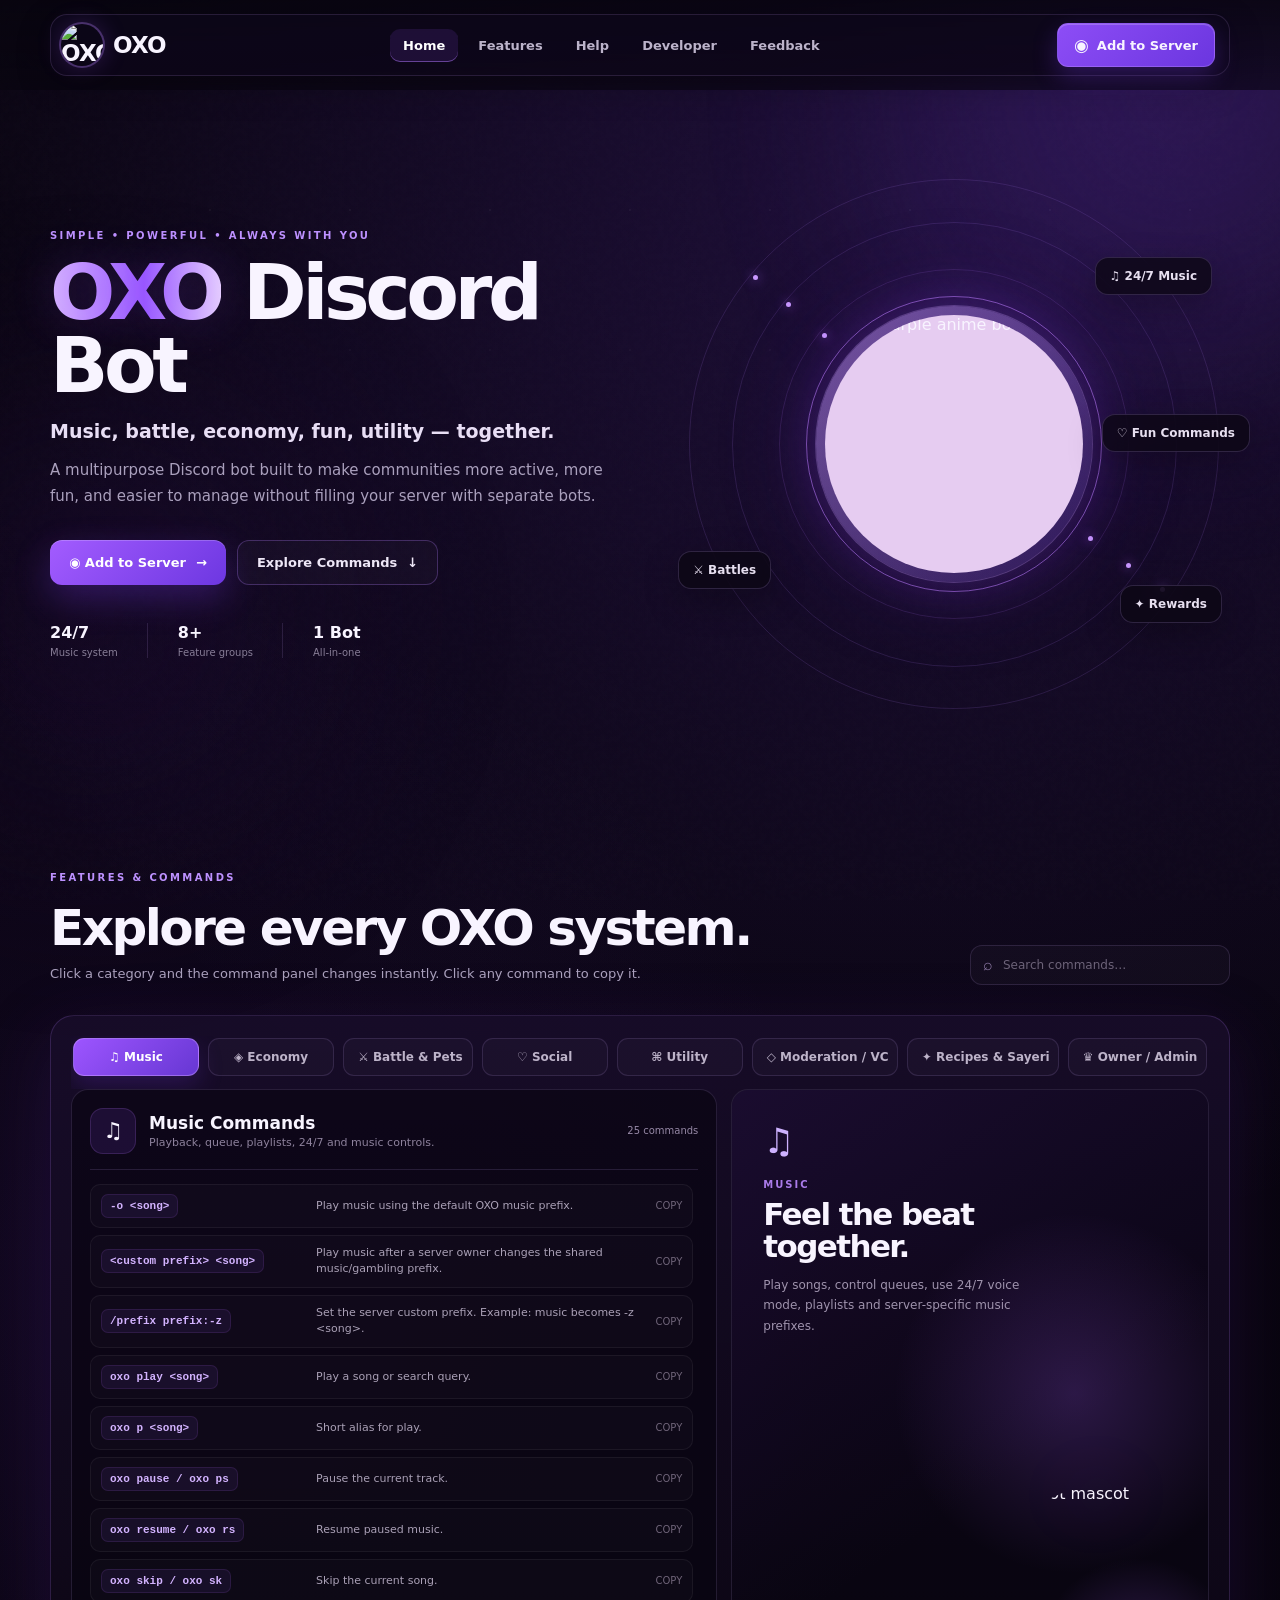
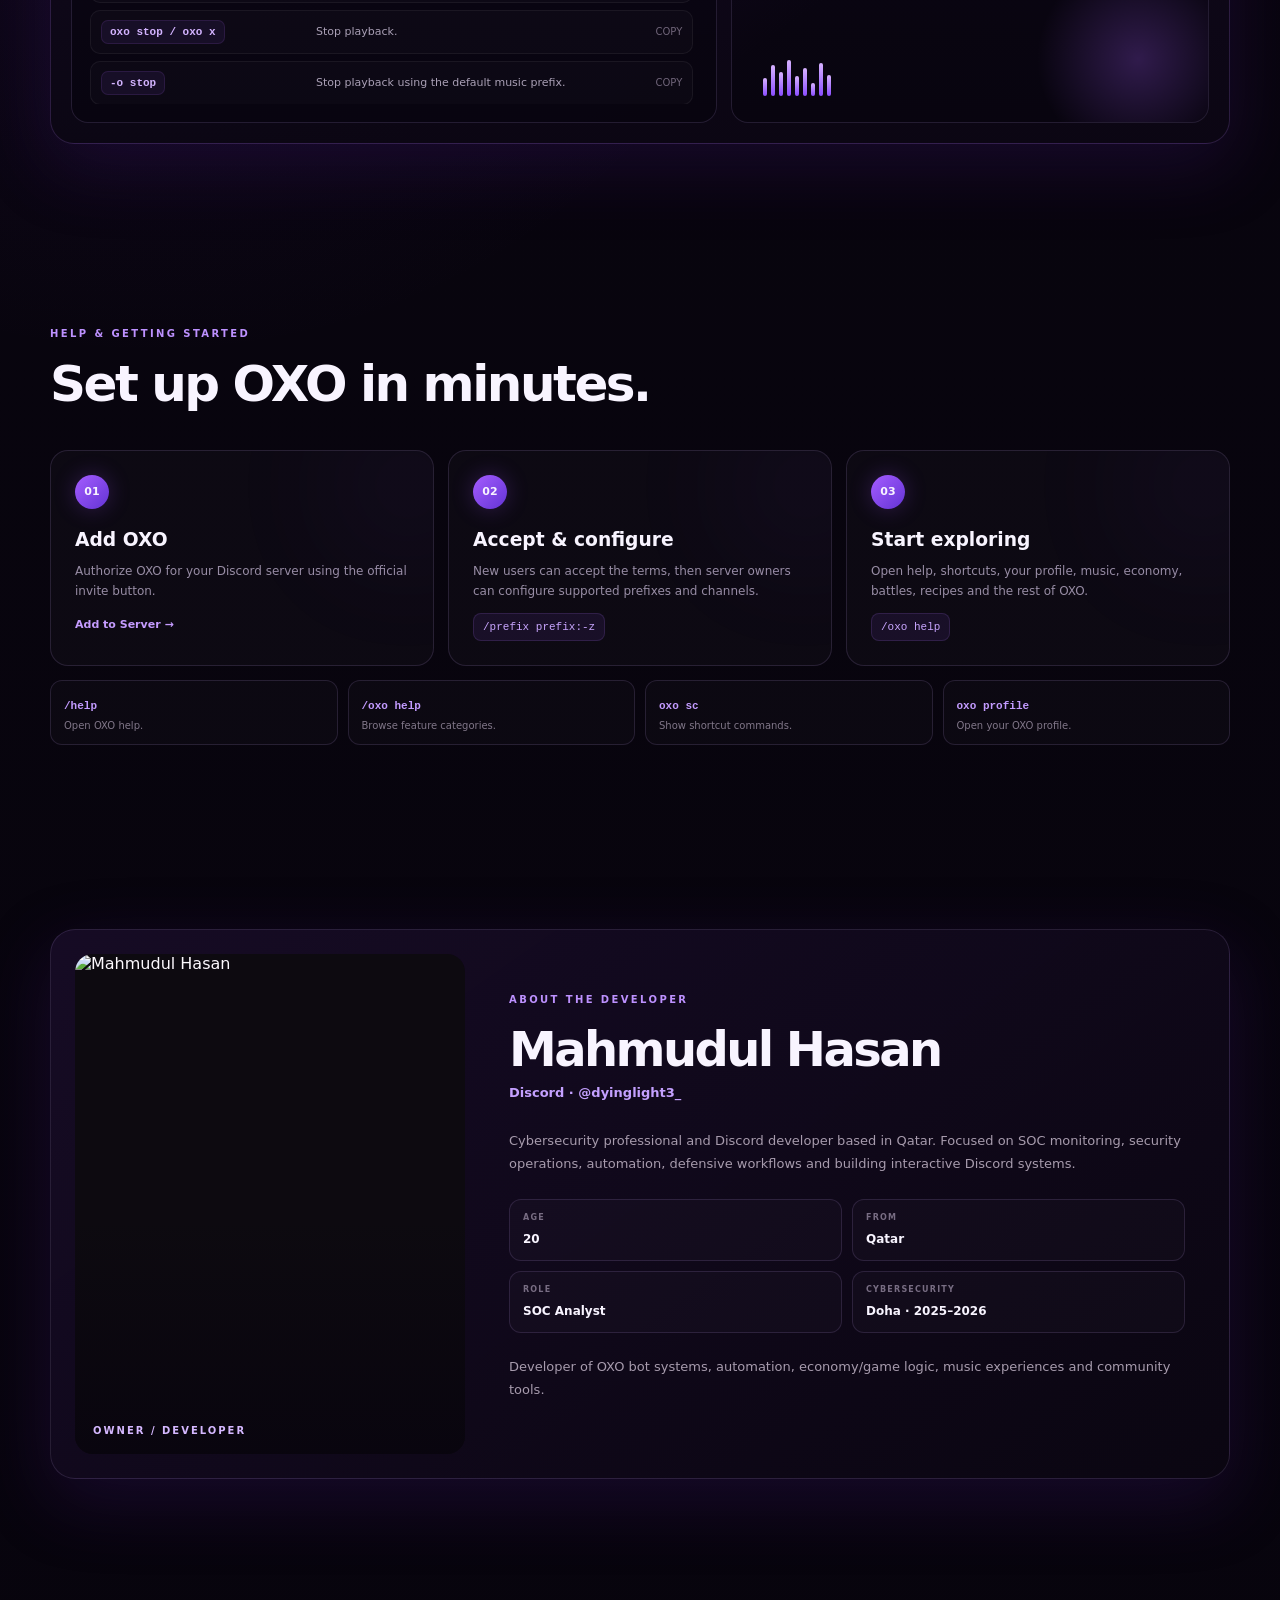
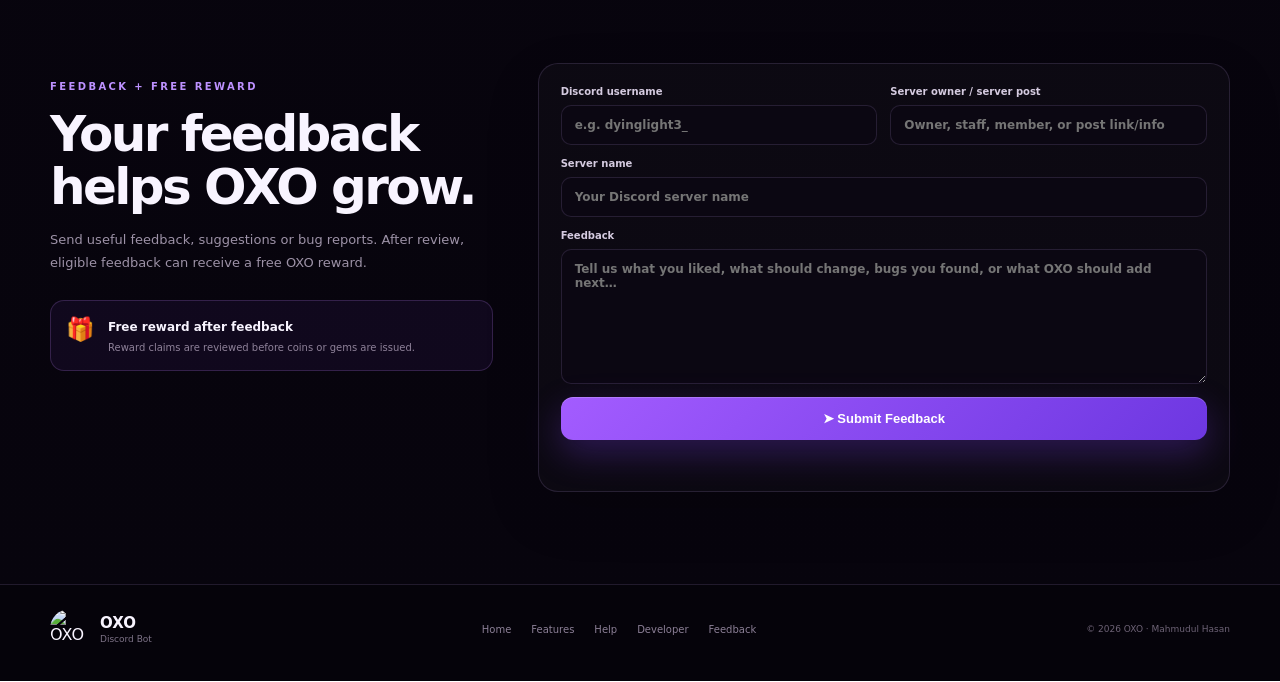
==== index.html @ 205c2c11 "Add files via upload" ====
<!DOCTYPE html>
<html lang="en">
<head>
  <meta charset="UTF-8" />
  <meta name="viewport" content="width=device-width, initial-scale=1.0" />
  <meta name="theme-color" content="#120722" />
  <meta name="description" content="OXO Discord Bot — music, economy, games, pets, battles, social commands and server tools." />
  <title>OXO — Discord Bot</title>
  <link rel="stylesheet" href="style.css" />
</head>
<body>
  <div class="page-noise" aria-hidden="true"></div>
  <div class="aurora aurora-a" aria-hidden="true"></div>
  <div class="aurora aurora-b" aria-hidden="true"></div>
  <div class="stars" aria-hidden="true"></div>

  <header class="site-header">
    <div class="shell nav-wrap">
      <a class="brand" href="#home" aria-label="OXO home">
        <img src="assets/oxo-avatar.png" alt="OXO bot avatar" />
        <span>OXO</span>
      </a>

      <button class="menu-toggle" id="menuToggle" aria-label="Open menu" aria-expanded="false">☰</button>

      <nav class="nav-links" id="navLinks">
        <a class="active" href="#home">Home</a>
        <a href="#features">Features</a>
        <a href="#help">Help</a>
        <a href="#developer">Developer</a>
        <a href="#feedback">Feedback</a>
      </nav>

      <a class="discord-btn nav-cta" href="https://discord.com/oauth2/authorize?client_id=1545322856274071592" target="_blank" rel="noreferrer">
        <span class="discord-mark">◉</span> Add to Server
      </a>
    </div>
  </header>

  <main>
    <section class="hero shell" id="home">
      <div class="hero-copy reveal">
        <p class="kicker">SIMPLE • POWERFUL • ALWAYS WITH YOU</p>
        <h1><span>OXO</span> Discord Bot</h1>
        <h2>Music, battle, economy, fun, utility — together.</h2>
        <p class="hero-text">A multipurpose Discord bot built to make communities more active, more fun, and easier to manage without filling your server with separate bots.</p>

        <div class="hero-actions">
          <a class="btn primary" href="https://discord.com/oauth2/authorize?client_id=1545322856274071592" target="_blank" rel="noreferrer">◉ Add to Server <span>→</span></a>
          <a class="btn ghost" href="#features">Explore Commands <span>↓</span></a>
        </div>

        <div class="hero-stats">
          <div><strong>24/7</strong><span>Music system</span></div>
          <div><strong>8+</strong><span>Feature groups</span></div>
          <div><strong>1 Bot</strong><span>All-in-one</span></div>
        </div>
      </div>

      <div class="hero-art reveal delay-1">
        <div class="orbit orbit-1"></div>
        <div class="orbit orbit-2"></div>
        <div class="orbit orbit-3"></div>
        <div class="mascot-ring">
          <div class="pulse-ring"></div>
          <img src="assets/oxo-avatar.png" alt="OXO purple anime bot profile" class="mascot" />
        </div>
        <div class="float-badge badge-music">♫ 24/7 Music</div>
        <div class="float-badge badge-battle">⚔ Battles</div>
        <div class="float-badge badge-reward">✦ Rewards</div>
        <div class="float-badge badge-fun">♡ Fun Commands</div>
      </div>
    </section>

    <section class="section shell" id="features">
      <div class="section-title reveal">
        <div>
          <p class="eyebrow">FEATURES & COMMANDS</p>
          <h2>Explore every OXO system.</h2>
          <p>Click a category and the command panel changes instantly. Click any command to copy it.</p>
        </div>
        <div class="command-search-wrap">
          <span>⌕</span>
          <input id="commandSearch" type="search" placeholder="Search commands…" autocomplete="off" />
        </div>
      </div>

      <div class="feature-console reveal">
        <div class="category-tabs" id="categoryTabs" role="tablist" aria-label="OXO feature categories"></div>

        <div class="feature-body">
          <div class="command-side">
            <div class="panel-heading">
              <div class="panel-icon" id="panelIcon">♫</div>
              <div>
                <h3 id="panelTitle">Music Commands</h3>
                <p id="panelSubtitle">Playback, queue, playlists, 24/7 and music controls.</p>
              </div>
              <span class="command-count" id="commandCount"></span>
            </div>
            <div class="command-list" id="commandList"></div>
            <div class="no-results" id="noResults" hidden>No matching commands in this category.</div>
          </div>

          <aside class="feature-showcase" id="featureShowcase">
            <div class="showcase-glow"></div>
            <div class="showcase-copy">
              <span class="showcase-icon" id="showcaseIcon">♫</span>
              <p class="showcase-label" id="showcaseLabel">MUSIC</p>
              <h3 id="showcaseTitle">Feel the beat together.</h3>
              <p id="showcaseText">Play songs, control queues, use 24/7 voice mode, playlists, autoplay and server-specific music prefixes.</p>
            </div>
            <img src="assets/oxo-avatar.png" alt="OXO bot mascot" />
            <div class="equalizer" aria-hidden="true"><i></i><i></i><i></i><i></i><i></i><i></i><i></i><i></i><i></i></div>
          </aside>
        </div>
      </div>
    </section>

    <section class="section shell" id="help">
      <div class="section-title reveal compact">
        <div>
          <p class="eyebrow">HELP & GETTING STARTED</p>
          <h2>Set up OXO in minutes.</h2>
        </div>
      </div>

      <div class="help-grid">
        <article class="help-card reveal">
          <span class="step">01</span>
          <h3>Add OXO</h3>
          <p>Authorize OXO for your Discord server using the official invite button.</p>
          <a href="https://discord.com/oauth2/authorize?client_id=1545322856274071592" target="_blank" rel="noreferrer">Add to Server →</a>
        </article>
        <article class="help-card reveal delay-1">
          <span class="step">02</span>
          <h3>Accept & configure</h3>
          <p>New users can accept the terms, then server owners can configure supported prefixes and channels.</p>
          <code>/prefix prefix:-z</code>
        </article>
        <article class="help-card reveal delay-2">
          <span class="step">03</span>
          <h3>Start exploring</h3>
          <p>Open help, shortcuts, your profile, music, economy, battles, recipes and the rest of OXO.</p>
          <code>/oxo help</code>
        </article>
      </div>

      <div class="quick-help reveal">
        <div><code>/help</code><span>Open OXO help.</span></div>
        <div><code>/oxo help</code><span>Browse feature categories.</span></div>
        <div><code>oxo sc</code><span>Show shortcut commands.</span></div>
        <div><code>oxo profile</code><span>Open your OXO profile.</span></div>
      </div>
    </section>

    <section class="section shell" id="developer">
      <div class="developer-card reveal">
        <div class="developer-photo">
          <img src="assets/mahmudul-hasan.png" alt="Mahmudul Hasan" />
          <div class="developer-photo-overlay"></div>
          <span>OWNER / DEVELOPER</span>
        </div>
        <div class="developer-info">
          <p class="eyebrow">ABOUT THE DEVELOPER</p>
          <h2>Mahmudul Hasan</h2>
          <a class="handle" href="https://discord.com/" target="_blank" rel="noreferrer">Discord · @dyinglight3_</a>
          <p class="developer-bio">Cybersecurity professional and Discord developer based in Qatar. Focused on SOC monitoring, security operations, automation, defensive workflows and building interactive Discord systems.</p>

          <div class="developer-facts">
            <div><span>Age</span><strong>20</strong></div>
            <div><span>From</span><strong>Qatar</strong></div>
            <div><span>Role</span><strong>SOC Analyst</strong></div>
            <div><span>Cybersecurity</span><strong>Doha · 2025–2026</strong></div>
          </div>

          <p class="developer-note">Developer of OXO bot systems, automation, economy/game logic, music experiences and community tools.</p>
        </div>
      </div>
    </section>

    <section class="section shell" id="feedback">
      <div class="feedback-wrap">
        <div class="feedback-copy reveal">
          <p class="eyebrow">FEEDBACK + FREE REWARD</p>
          <h2>Your feedback helps OXO grow.</h2>
          <p>Send useful feedback, suggestions or bug reports. After review, eligible feedback can receive a free OXO reward.</p>
          <div class="reward-card">
            <span>🎁</span>
            <div><strong>Free reward after feedback</strong><p>Reward claims are reviewed before coins or gems are issued.</p></div>
          </div>
        </div>

        <form class="feedback-form reveal delay-1" id="feedbackForm">
          <div class="field-grid">
            <label>Discord username
              <input name="discordUsername" required placeholder="e.g. dyinglight3_" maxlength="40" />
            </label>
            <label>Server owner / server post
              <input name="serverPost" required placeholder="Owner, staff, member, or post link/info" maxlength="120" />
            </label>
          </div>
          <label>Server name
            <input name="serverName" required placeholder="Your Discord server name" maxlength="80" />
          </label>
          <label>Feedback
            <textarea name="feedback" required minlength="10" maxlength="1200" rows="6" placeholder="Tell us what you liked, what should change, bugs you found, or what OXO should add next…"></textarea>
          </label>
          <button class="btn primary submit-btn" type="submit">➤ Submit Feedback</button>
          <div class="form-message" id="formMessage" role="status"></div>
        </form>
      </div>
    </section>
  </main>

  <footer class="site-footer">
    <div class="shell footer-content">
      <div class="footer-brand">
        <img src="assets/oxo-avatar.png" alt="OXO" />
        <div><strong>OXO</strong><span>Discord Bot</span></div>
      </div>
      <div class="footer-links">
        <a href="#home">Home</a><a href="#features">Features</a><a href="#help">Help</a><a href="#developer">Developer</a><a href="#feedback">Feedback</a>
      </div>
      <p>© 2026 OXO · Mahmudul Hasan</p>
    </div>
  </footer>

  <div class="toast" id="toast" aria-live="polite"></div>
  <script src="script.js"></script>
</body>
</html>
---- style.css ----
:root{
  --bg:#08050f;
  --bg2:#0d0717;
  --panel:#120b20;
  --panel2:#171027;
  --panel3:#0e0918;
  --line:rgba(207,171,255,.14);
  --line2:rgba(180,125,255,.28);
  --text:#f8f4ff;
  --muted:#aaa0bd;
  --purple:#9b5cff;
  --purple2:#6d36d8;
  --purple3:#c08cff;
  --pink:#e1a8ff;
  --success:#6ef0ae;
  --danger:#ff8ca3;
  --shadow:0 22px 70px rgba(65,22,120,.28);
}
*{box-sizing:border-box}
html{scroll-behavior:smooth;scroll-padding-top:86px}
body{margin:0;color:var(--text);font-family:Inter,ui-sans-serif,system-ui,-apple-system,BlinkMacSystemFont,"Segoe UI",sans-serif;background:
  radial-gradient(circle at 72% 5%,rgba(116,55,226,.20),transparent 28%),
  radial-gradient(circle at 12% 33%,rgba(110,45,202,.11),transparent 24%),
  linear-gradient(180deg,#09050f 0%,#07040d 100%);overflow-x:hidden}
a{color:inherit}.shell{width:min(1180px,calc(100% - 40px));margin:auto}
.page-noise{position:fixed;inset:0;z-index:-4;pointer-events:none;opacity:.028;background-image:url("data:image/svg+xml,%3Csvg viewBox='0 0 180 180' xmlns='http://www.w3.org/2000/svg'%3E%3Cfilter id='n'%3E%3CfeTurbulence type='fractalNoise' baseFrequency='.88' numOctaves='3' stitchTiles='stitch'/%3E%3C/filter%3E%3Crect width='100%25' height='100%25' filter='url(%23n)' opacity='.55'/%3E%3C/svg%3E")}
.aurora{position:fixed;border-radius:50%;filter:blur(120px);z-index:-3;pointer-events:none;opacity:.20}.aurora-a{width:520px;height:520px;background:#7d42e8;right:-160px;top:-170px;animation:aurora 12s ease-in-out infinite alternate}.aurora-b{width:420px;height:420px;background:#3e146e;left:-120px;top:45%;animation:aurora 15s ease-in-out infinite alternate-reverse}@keyframes aurora{to{transform:translate3d(45px,35px,0) scale(1.08)}}
.stars{position:fixed;inset:0;z-index:-2;pointer-events:none;background-image:radial-gradient(circle,rgba(255,255,255,.45) 0 1px,transparent 1.2px);background-size:140px 140px;mask-image:linear-gradient(to bottom,black,transparent 85%);opacity:.12}
.site-header{position:sticky;top:0;z-index:50;padding:14px 0;background:linear-gradient(180deg,rgba(8,5,15,.88),rgba(8,5,15,.60));backdrop-filter:blur(22px)}
.nav-wrap{height:62px;display:grid;grid-template-columns:auto 1fr auto;align-items:center;gap:24px;padding:0 14px 0 10px;border:1px solid var(--line);border-radius:17px;background:rgba(15,8,27,.72);box-shadow:0 10px 35px rgba(0,0,0,.22)}
.brand{display:flex;align-items:center;gap:10px;text-decoration:none;font-weight:900;font-size:23px;letter-spacing:-.8px}.brand img{width:42px;height:42px;border-radius:50%;object-fit:cover;box-shadow:0 0 0 2px rgba(187,133,255,.30),0 0 25px rgba(157,86,255,.25)}
.nav-links{display:flex;justify-content:center;align-items:center;gap:7px}.nav-links a{padding:9px 13px;border-radius:10px;text-decoration:none;color:#bcb3ca;font-size:13px;font-weight:700;transition:.22s}.nav-links a:hover,.nav-links a.active{color:#fff;background:rgba(145,76,255,.13);box-shadow:inset 0 -1px 0 rgba(181,121,255,.48)}
.discord-btn{display:inline-flex;align-items:center;justify-content:center;gap:8px;text-decoration:none;border:1px solid rgba(218,188,255,.20);background:linear-gradient(135deg,#8d4df6,#6b36df);box-shadow:0 10px 24px rgba(111,55,224,.30),inset 0 1px 0 rgba(255,255,255,.20);border-radius:11px;padding:11px 16px;font-weight:800;font-size:13px;transition:.25s}.discord-btn:hover{transform:translateY(-2px);filter:brightness(1.08)}.discord-mark{font-size:17px}.menu-toggle{display:none;background:transparent;color:#fff;border:0;font-size:24px;cursor:pointer}
.hero{min-height:690px;display:grid;grid-template-columns:1.03fr .97fr;gap:42px;align-items:center;padding:70px 0 52px}.kicker,.eyebrow{color:#bd91ff;font-size:10px;letter-spacing:2.4px;font-weight:900;margin:0 0 16px}.hero h1{font-size:clamp(55px,6vw,84px);line-height:.95;letter-spacing:-4.5px;margin:0 0 17px;font-weight:900}.hero h1 span{background:linear-gradient(90deg,#d7b5ff,#9959ff 55%,#e8d2ff);-webkit-background-clip:text;background-clip:text;color:transparent;text-shadow:0 0 45px rgba(159,87,255,.22)}.hero h2{font-size:19px;margin:0 0 13px;color:#e8def5}.hero-text{max-width:620px;color:var(--muted);line-height:1.75;font-size:15px}.hero-actions{display:flex;gap:11px;flex-wrap:wrap;margin-top:30px}.btn{display:inline-flex;align-items:center;justify-content:center;gap:10px;border:0;border-radius:12px;padding:14px 19px;text-decoration:none;font-weight:850;font-size:13px;cursor:pointer;transition:.24s}.btn:hover{transform:translateY(-2px)}.btn.primary{color:white;background:linear-gradient(135deg,#a35cff,#6d37e1);box-shadow:0 13px 35px rgba(116,55,223,.32),inset 0 1px 0 rgba(255,255,255,.2)}.btn.ghost{border:1px solid var(--line2);background:rgba(255,255,255,.025);color:#eee7f7}.hero-stats{display:flex;gap:30px;margin-top:38px}.hero-stats div{padding-right:29px;border-right:1px solid var(--line)}.hero-stats div:last-child{border:0}.hero-stats strong{display:block;font-size:16px}.hero-stats span{display:block;margin-top:5px;color:#877d96;font-size:10px}
.hero-art{height:530px;position:relative;display:grid;place-items:center}.mascot-ring{width:276px;height:276px;position:relative;z-index:3;border-radius:50%;padding:9px;background:linear-gradient(135deg,rgba(194,146,255,.55),rgba(90,45,180,.32));box-shadow:0 0 0 1px rgba(203,162,255,.28),0 0 55px rgba(144,74,255,.26),0 0 110px rgba(94,32,173,.17);animation:floatMascot 5.3s ease-in-out infinite}.mascot{width:100%;height:100%;object-fit:cover;border-radius:50%;display:block;background:#e6ccf1}.pulse-ring{position:absolute;inset:-10px;border-radius:50%;border:1px solid rgba(189,125,255,.55);animation:pulse 2.8s ease-out infinite}@keyframes pulse{0%{transform:scale(.97);opacity:.7}75%,100%{transform:scale(1.14);opacity:0}}@keyframes floatMascot{50%{transform:translateY(-11px)}}
.orbit{position:absolute;border:1px solid rgba(159,112,222,.17);border-radius:50%;animation:spin linear infinite}.orbit:before,.orbit:after{content:"";position:absolute;width:5px;height:5px;border-radius:50%;background:#c998ff;box-shadow:0 0 12px #a85dff}.orbit:before{left:12%;top:18%}.orbit:after{right:10%;bottom:22%}.orbit-1{width:350px;height:350px;animation-duration:18s}.orbit-2{width:445px;height:445px;animation-duration:29s;animation-direction:reverse}.orbit-3{width:530px;height:530px;animation-duration:41s}@keyframes spin{to{transform:rotate(360deg)}}
.float-badge{position:absolute;z-index:5;border:1px solid rgba(199,164,255,.18);border-radius:13px;background:rgba(12,7,20,.78);backdrop-filter:blur(15px);padding:11px 14px;font-size:12px;font-weight:800;color:#e7dff0;box-shadow:0 12px 35px rgba(0,0,0,.25)}.badge-music{top:78px;right:18px;animation:bob 4.6s ease-in-out infinite}.badge-battle{left:0;bottom:120px;animation:bob 5.3s ease-in-out infinite .5s}.badge-reward{right:8px;bottom:86px;animation:bob 4.9s ease-in-out infinite 1s}.badge-fun{right:-20px;top:235px;animation:bob 5.7s ease-in-out infinite .7s}@keyframes bob{50%{transform:translateY(-8px)}}
.section{padding:92px 0}.section-title{display:flex;align-items:end;justify-content:space-between;gap:30px;margin-bottom:30px}.section-title.compact{align-items:center}.section-title h2{margin:0 0 7px;font-size:clamp(35px,4vw,50px);letter-spacing:-2.5px}.section-title p:not(.eyebrow){margin:0;color:var(--muted);font-size:13px;line-height:1.6}.command-search-wrap{display:flex;align-items:center;gap:8px;width:260px;border:1px solid var(--line);border-radius:12px;padding:0 12px;background:rgba(255,255,255,.025)}.command-search-wrap span{color:#8f7ba8}.command-search-wrap input{width:100%;border:0;outline:0;color:#fff;background:transparent;padding:12px 2px;font:inherit;font-size:12px}.command-search-wrap input::placeholder{color:#6d6379}
.feature-console{border:1px solid rgba(181,124,255,.19);border-radius:24px;background:linear-gradient(180deg,rgba(25,13,43,.82),rgba(12,7,20,.86));box-shadow:var(--shadow);padding:20px}.category-tabs{display:flex;gap:9px;overflow-x:auto;padding:2px 2px 13px;scrollbar-width:none}.category-tabs::-webkit-scrollbar{display:none}.category-tab{white-space:nowrap;min-width:126px;border:1px solid var(--line);background:rgba(255,255,255,.025);color:#bdb3c9;padding:11px 14px;border-radius:11px;font:inherit;font-size:12px;font-weight:800;cursor:pointer;transition:.22s}.category-tab:hover{border-color:rgba(184,120,255,.36);color:#fff}.category-tab.active{color:white;background:linear-gradient(135deg,#9d55ff,#6737d3);border-color:rgba(217,183,255,.35);box-shadow:0 10px 25px rgba(106,48,212,.23)}
.feature-body{display:grid;grid-template-columns:1.15fr .85fr;gap:14px}.command-side,.feature-showcase{border:1px solid var(--line);border-radius:17px;background:rgba(8,5,15,.56)}.command-side{padding:18px}.panel-heading{display:grid;grid-template-columns:auto 1fr auto;gap:13px;align-items:center;padding-bottom:15px;border-bottom:1px solid var(--line)}.panel-icon{width:46px;height:46px;border-radius:13px;display:grid;place-items:center;background:rgba(148,76,255,.12);border:1px solid rgba(183,124,255,.18);font-size:22px}.panel-heading h3{margin:0 0 3px;font-size:17px}.panel-heading p{margin:0;color:#8e829d;font-size:11px}.command-count{font-size:10px;color:#9789a7}.command-list{display:grid;gap:7px;margin-top:14px;max-height:520px;overflow:auto;padding-right:5px}.command-list::-webkit-scrollbar{width:6px}.command-list::-webkit-scrollbar-thumb{background:#4c2a78;border-radius:10px}.command-row{display:grid;grid-template-columns:minmax(180px,.62fr) 1fr auto;gap:12px;align-items:center;border:1px solid rgba(255,255,255,.055);border-radius:10px;background:rgba(255,255,255,.02);padding:9px 10px;cursor:pointer;transition:.18s}.command-row:hover{background:rgba(153,81,255,.07);border-color:rgba(177,111,255,.24);transform:translateX(2px)}.command-row code{display:inline-flex;width:max-content;max-width:100%;overflow:hidden;text-overflow:ellipsis;color:#d3b3ff;background:rgba(155,86,255,.08);border:1px solid rgba(176,111,255,.12);padding:5px 8px;border-radius:7px;font-weight:800;font-size:11px}.command-row p{margin:0;color:#aaa0b6;font-size:11px;line-height:1.5}.copy-hint{font-size:10px;color:#6f6479}.no-results{text-align:center;color:#8b7e98;padding:40px 10px;font-size:12px}
.feature-showcase{position:relative;min-height:420px;overflow:hidden;padding:31px;display:flex;align-items:flex-start}.feature-showcase:after{content:"";position:absolute;width:210px;height:210px;border-radius:50%;right:-35px;bottom:-42px;background:radial-gradient(circle,rgba(166,94,255,.25),transparent 68%)}.showcase-glow{position:absolute;inset:0;background:radial-gradient(circle at 72% 48%,rgba(166,93,255,.21),transparent 38%),linear-gradient(145deg,rgba(76,34,130,.22),transparent 60%)}.showcase-copy{position:relative;z-index:3;max-width:66%}.showcase-icon{font-size:35px;color:#ceb2ff}.showcase-label{font-size:10px;font-weight:900;letter-spacing:2px;color:#aa7bea;margin:18px 0 8px}.showcase-copy h3{font-size:31px;line-height:1.05;letter-spacing:-1.6px;margin:0 0 12px}.showcase-copy>p:last-child{color:#9f93ad;font-size:12px;line-height:1.7}.feature-showcase img{position:absolute;width:250px;height:250px;right:-26px;bottom:-12px;object-fit:cover;border-radius:50%;filter:drop-shadow(0 0 35px rgba(150,76,255,.32));z-index:2}.equalizer{position:absolute;left:31px;bottom:26px;height:38px;display:flex;align-items:end;gap:4px;z-index:4}.equalizer i{display:block;width:4px;border-radius:6px;background:linear-gradient(#d7b2ff,#8a4dff);animation:eq 1.1s ease-in-out infinite}.equalizer i:nth-child(1){height:18px}.equalizer i:nth-child(2){height:31px;animation-delay:.13s}.equalizer i:nth-child(3){height:24px;animation-delay:.25s}.equalizer i:nth-child(4){height:36px;animation-delay:.05s}.equalizer i:nth-child(5){height:20px;animation-delay:.31s}.equalizer i:nth-child(6){height:28px;animation-delay:.17s}.equalizer i:nth-child(7){height:13px;animation-delay:.38s}.equalizer i:nth-child(8){height:33px;animation-delay:.09s}.equalizer i:nth-child(9){height:21px;animation-delay:.22s}@keyframes eq{50%{transform:scaleY(.48);opacity:.7}}
.help-grid{display:grid;grid-template-columns:repeat(3,1fr);gap:14px}.help-card{position:relative;min-height:210px;border:1px solid var(--line);border-radius:18px;background:rgba(255,255,255,.025);padding:24px;overflow:hidden}.help-card:before{content:"";position:absolute;width:110px;height:110px;border-radius:50%;background:#8d4df6;filter:blur(75px);opacity:.12;right:-30px;top:-20px}.help-card .step{display:grid;place-items:center;width:34px;height:34px;border-radius:50%;background:linear-gradient(135deg,#a55cff,#6334d4);font-size:11px;font-weight:900;box-shadow:0 0 22px rgba(142,74,235,.27)}.help-card h3{margin:20px 0 8px}.help-card p{color:#988da5;font-size:12px;line-height:1.65}.help-card a{color:#c59cff;font-size:11px;text-decoration:none;font-weight:800}.help-card code{display:inline-block;color:#c9a6ff;background:rgba(147,78,248,.09);border:1px solid rgba(182,119,255,.15);border-radius:8px;padding:7px 9px;font-size:11px}.quick-help{display:grid;grid-template-columns:repeat(4,1fr);gap:10px;margin-top:14px}.quick-help div{border:1px solid var(--line);border-radius:12px;background:rgba(255,255,255,.018);padding:13px}.quick-help code{color:#c39bff;font-weight:800;font-size:11px}.quick-help span{display:block;margin-top:7px;color:#817789;font-size:10px}
.developer-card{display:grid;grid-template-columns:390px 1fr;gap:44px;align-items:stretch;border:1px solid var(--line);border-radius:25px;background:linear-gradient(145deg,rgba(28,14,46,.72),rgba(11,7,18,.85));padding:24px;box-shadow:var(--shadow)}.developer-photo{min-height:500px;position:relative;border-radius:18px;overflow:hidden;background:#0d0a10}.developer-photo img{width:100%;height:100%;object-fit:cover;object-position:center 42%;filter:saturate(.88) contrast(1.05)}.developer-photo-overlay{position:absolute;inset:0;background:linear-gradient(to top,rgba(8,4,14,.82),transparent 48%)}.developer-photo>span{position:absolute;left:18px;bottom:18px;font-size:10px;letter-spacing:2px;font-weight:900;color:#d5b8ff}.developer-info{align-self:center;padding-right:20px}.developer-info h2{font-size:48px;letter-spacing:-2.6px;margin:0 0 4px}.handle{display:inline-flex;margin:4px 0 17px;text-decoration:none;color:#c4a0ff;font-size:13px;font-weight:800}.developer-bio,.developer-note{color:#a79bad;font-size:13px;line-height:1.75}.developer-facts{display:grid;grid-template-columns:repeat(2,1fr);gap:10px;margin:23px 0}.developer-facts div{border:1px solid var(--line);border-radius:12px;padding:13px;background:rgba(255,255,255,.02)}.developer-facts span{display:block;color:#786d83;text-transform:uppercase;letter-spacing:1.2px;font-size:8px;font-weight:900;margin-bottom:6px}.developer-facts strong{font-size:12px}
.feedback-wrap{display:grid;grid-template-columns:.78fr 1.22fr;gap:45px;align-items:start}.feedback-copy{padding-top:18px}.feedback-copy h2{font-size:50px;letter-spacing:-2.6px;line-height:1.05;margin:0 0 16px}.feedback-copy>p:not(.eyebrow){color:#9d92a7;font-size:13px;line-height:1.75}.reward-card{display:flex;gap:13px;align-items:flex-start;margin-top:25px;padding:15px;border:1px solid rgba(192,136,255,.20);border-radius:14px;background:rgba(143,73,240,.07)}.reward-card>span{font-size:23px}.reward-card strong{font-size:12px}.reward-card p{margin:5px 0 0;color:#8f829a;font-size:10px;line-height:1.5}.feedback-form{border:1px solid var(--line);border-radius:20px;background:rgba(255,255,255,.025);padding:22px;box-shadow:0 20px 55px rgba(0,0,0,.14)}.field-grid{display:grid;grid-template-columns:1fr 1fr;gap:13px}.feedback-form label{display:block;color:#d5cbe0;font-size:10px;font-weight:850;margin-bottom:13px}.feedback-form input,.feedback-form textarea{display:block;width:100%;margin-top:8px;color:#fff;background:#0b0712;border:1px solid var(--line);border-radius:10px;padding:12px 13px;outline:none;font:inherit;font-size:12px;transition:.18s}.feedback-form input:focus,.feedback-form textarea:focus{border-color:#9356e8;box-shadow:0 0 0 3px rgba(147,86,232,.09)}.feedback-form textarea{resize:vertical;min-height:135px}.submit-btn{width:100%}.form-message{min-height:18px;margin-top:11px;font-size:11px}.form-message.success{color:var(--success)}.form-message.error{color:var(--danger)}
.site-footer{border-top:1px solid var(--line);background:rgba(6,3,10,.75);padding:24px 0 32px}.footer-content{display:grid;grid-template-columns:auto 1fr auto;gap:28px;align-items:center}.footer-brand{display:flex;align-items:center;gap:10px}.footer-brand img{width:40px;height:40px;border-radius:50%;object-fit:cover}.footer-brand strong,.footer-brand span{display:block}.footer-brand strong{font-size:15px}.footer-brand span{font-size:9px;color:#7e7488;margin-top:2px}.footer-links{display:flex;justify-content:center;gap:20px}.footer-links a{text-decoration:none;color:#8c8097;font-size:10px}.footer-content>p{color:#6e6477;font-size:9px}.toast{position:fixed;left:50%;bottom:26px;z-index:80;transform:translate(-50%,25px);opacity:0;pointer-events:none;background:#191024;border:1px solid rgba(196,147,255,.25);color:#f1e8fa;border-radius:11px;padding:10px 14px;font-size:11px;font-weight:750;box-shadow:0 12px 35px rgba(0,0,0,.35);transition:.25s}.toast.show{opacity:1;transform:translate(-50%,0)}
.reveal{opacity:0;transform:translateY(22px);transition:opacity .72s ease,transform .72s ease}.reveal.visible{opacity:1;transform:none}.delay-1{transition-delay:.09s}.delay-2{transition-delay:.18s}
@media(max-width:980px){.nav-wrap{grid-template-columns:auto auto 1fr}.menu-toggle{display:block;justify-self:end}.nav-cta{display:none}.nav-links{display:none;position:absolute;top:88px;left:20px;right:20px;flex-direction:column;align-items:stretch;padding:14px;border:1px solid var(--line);border-radius:14px;background:#10091c;box-shadow:0 22px 50px rgba(0,0,0,.35)}.nav-links.open{display:flex}.hero{grid-template-columns:1fr;padding-top:45px;text-align:center}.hero-text{margin-left:auto;margin-right:auto}.hero-actions,.hero-stats{justify-content:center}.hero-art{height:480px}.section-title{align-items:flex-start;flex-direction:column}.command-search-wrap{width:100%}.feature-body{grid-template-columns:1fr}.feature-showcase{min-height:320px}.developer-card{grid-template-columns:1fr}.developer-photo{min-height:620px;max-width:520px;width:100%;margin:auto}.developer-info{padding:10px}.feedback-wrap{grid-template-columns:1fr}.quick-help{grid-template-columns:repeat(2,1fr)}.footer-content{grid-template-columns:1fr;text-align:center}.footer-brand,.footer-links{justify-content:center}}
@media(max-width:650px){.shell{width:min(100% - 26px,1180px)}.site-header{padding:10px 0}.nav-wrap{height:57px}.brand img{width:37px;height:37px}.brand span{font-size:20px}.hero{min-height:0;padding:55px 0 30px}.hero h1{font-size:52px;letter-spacing:-3px}.hero h2{font-size:15px}.hero-stats{gap:14px}.hero-stats div{padding-right:14px}.hero-art{height:350px}.mascot-ring{width:200px;height:200px}.orbit-1{width:245px;height:245px}.orbit-2{width:305px;height:305px}.orbit-3{width:350px;height:350px}.float-badge{font-size:9px;padding:8px 10px}.badge-music{right:0;top:40px}.badge-battle{left:-3px;bottom:72px}.badge-reward{right:-3px;bottom:45px}.badge-fun{display:none}.section{padding:72px 0}.section-title h2{font-size:38px}.feature-console{padding:11px;border-radius:18px}.category-tab{min-width:110px;padding:10px}.panel-heading{grid-template-columns:auto 1fr}.command-count{grid-column:2}.command-row{grid-template-columns:1fr;gap:6px}.copy-hint{display:none}.feature-showcase{min-height:300px;padding:22px}.showcase-copy{max-width:73%}.showcase-copy h3{font-size:25px}.feature-showcase img{width:205px;height:205px;right:-40px}.equalizer{left:22px;bottom:19px}.help-grid{grid-template-columns:1fr}.quick-help{grid-template-columns:1fr}.developer-card{padding:13px;gap:24px}.developer-photo{min-height:470px}.developer-info h2{font-size:39px}.developer-facts{grid-template-columns:1fr 1fr}.field-grid{grid-template-columns:1fr}.feedback-copy h2{font-size:40px}.footer-links{flex-wrap:wrap;gap:12px 18px}}
@media(prefers-reduced-motion:reduce){*{scroll-behavior:auto!important;animation:none!important;transition:none!important}.reveal{opacity:1;transform:none}}
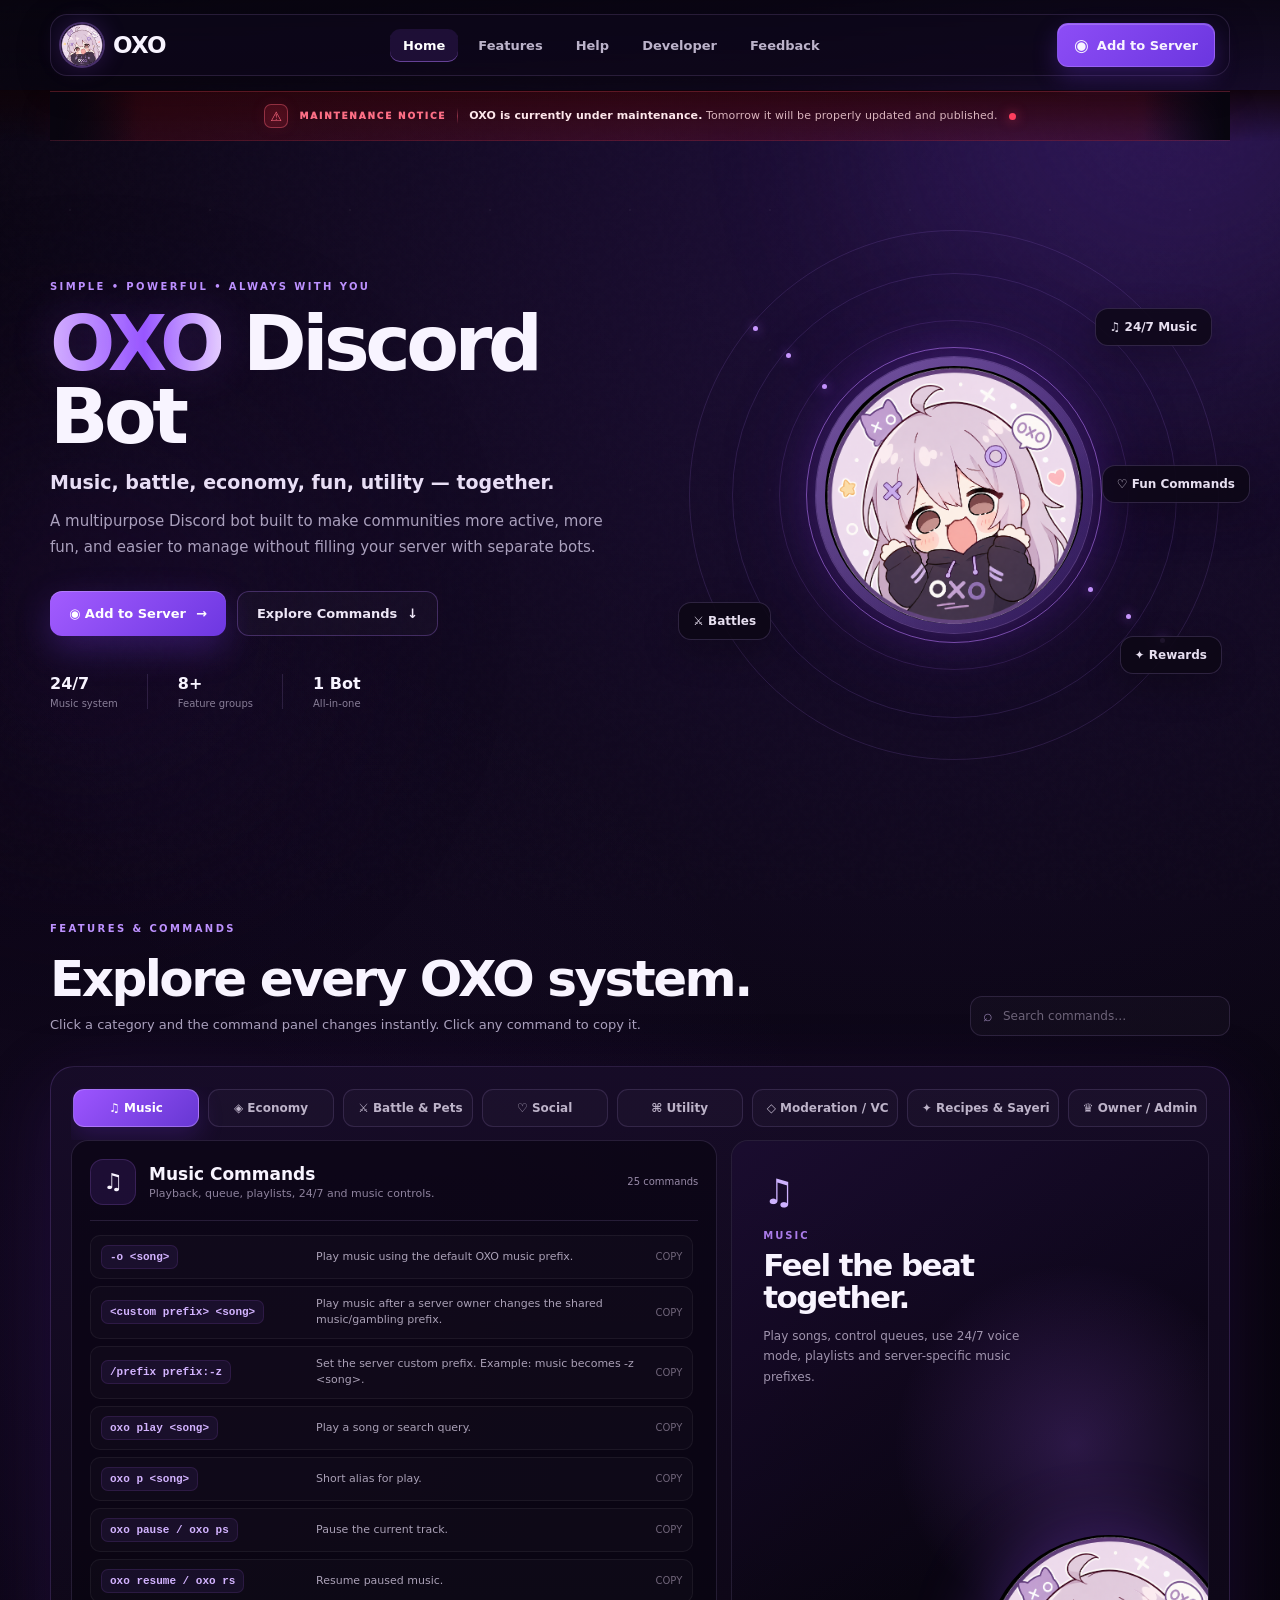
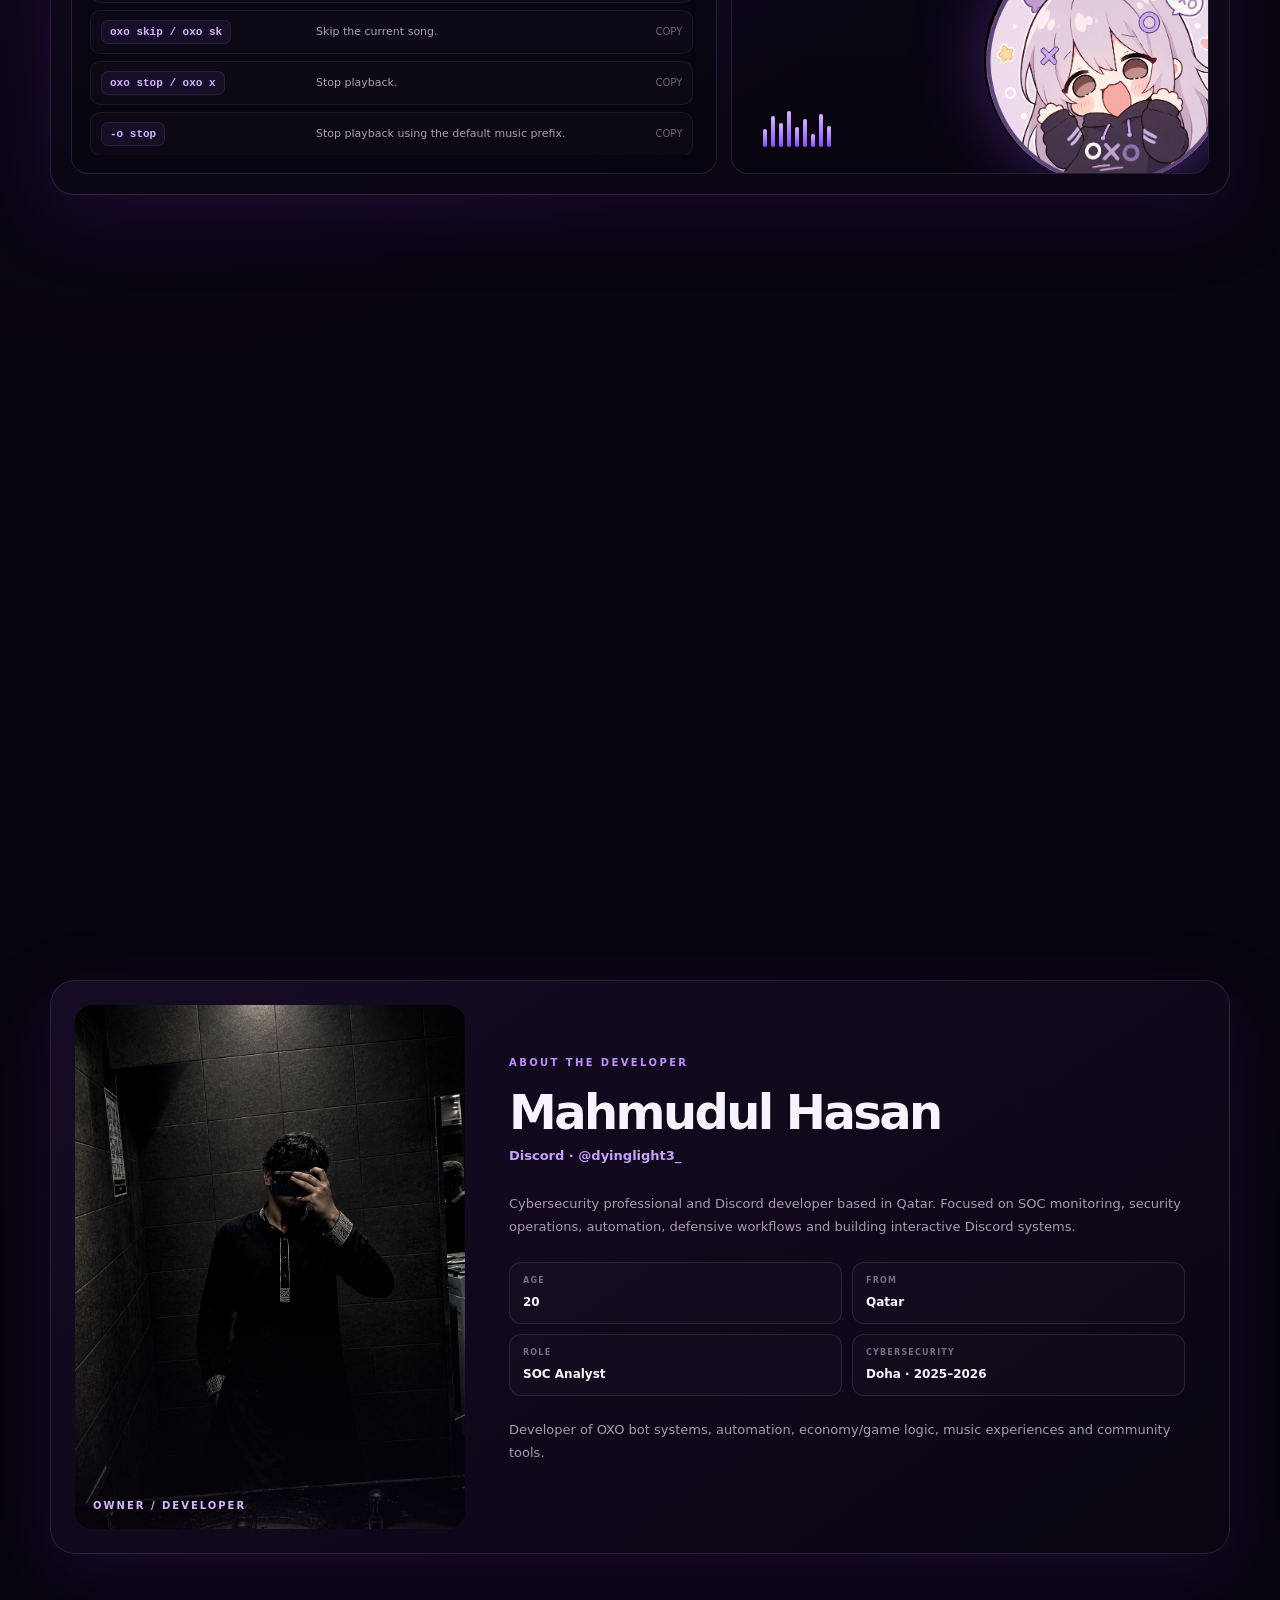
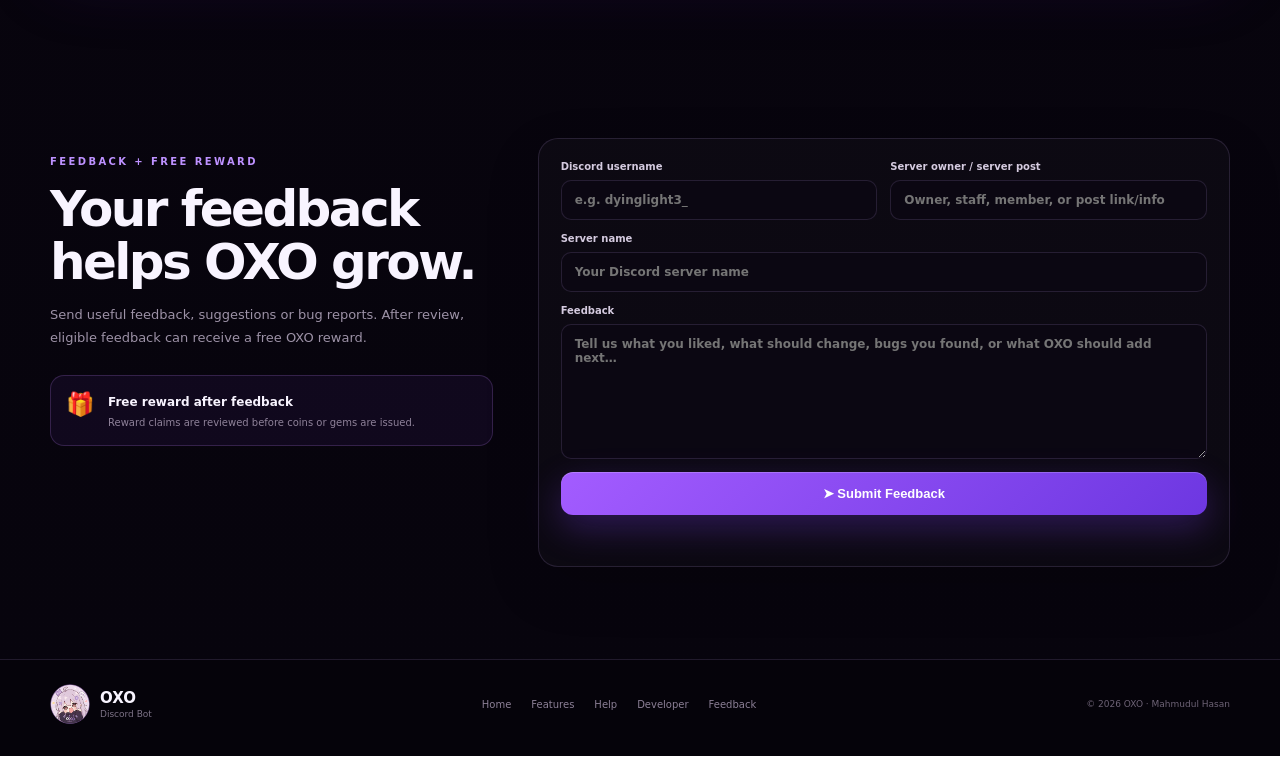
==== commit 1b809e71: "Add files via upload" ====
--- a/index.html
+++ b/index.html
@@ -36,6 +36,20 @@
       </a>
     </div>
   </header>
+
+  <div class="maintenance-wrap" role="status" aria-live="polite">
+    <div class="maintenance-banner">
+      <div class="maintenance-edge maintenance-edge-left" aria-hidden="true"></div>
+      <div class="maintenance-content">
+        <span class="maintenance-icon" aria-hidden="true">⚠</span>
+        <span class="maintenance-label">MAINTENANCE NOTICE</span>
+        <span class="maintenance-divider" aria-hidden="true"></span>
+        <span class="maintenance-text"><strong>OXO is currently under maintenance.</strong> Tomorrow it will be properly updated and published.</span>
+        <span class="maintenance-pulse" aria-hidden="true"></span>
+      </div>
+      <div class="maintenance-edge maintenance-edge-right" aria-hidden="true"></div>
+    </div>
+  </div>
 
   <main>
     <section class="hero shell" id="home">
--- a/style.css
+++ b/style.css
@@ -31,6 +31,21 @@
 .brand{display:flex;align-items:center;gap:10px;text-decoration:none;font-weight:900;font-size:23px;letter-spacing:-.8px}.brand img{width:42px;height:42px;border-radius:50%;object-fit:cover;box-shadow:0 0 0 2px rgba(187,133,255,.30),0 0 25px rgba(157,86,255,.25)}
 .nav-links{display:flex;justify-content:center;align-items:center;gap:7px}.nav-links a{padding:9px 13px;border-radius:10px;text-decoration:none;color:#bcb3ca;font-size:13px;font-weight:700;transition:.22s}.nav-links a:hover,.nav-links a.active{color:#fff;background:rgba(145,76,255,.13);box-shadow:inset 0 -1px 0 rgba(181,121,255,.48)}
 .discord-btn{display:inline-flex;align-items:center;justify-content:center;gap:8px;text-decoration:none;border:1px solid rgba(218,188,255,.20);background:linear-gradient(135deg,#8d4df6,#6b36df);box-shadow:0 10px 24px rgba(111,55,224,.30),inset 0 1px 0 rgba(255,255,255,.20);border-radius:11px;padding:11px 16px;font-weight:800;font-size:13px;transition:.25s}.discord-btn:hover{transform:translateY(-2px);filter:brightness(1.08)}.discord-mark{font-size:17px}.menu-toggle{display:none;background:transparent;color:#fff;border:0;font-size:24px;cursor:pointer}
+
+/* Maintenance announcement */
+.maintenance-wrap{position:relative;z-index:45;width:100%;padding:1px 0 0;background:linear-gradient(180deg,rgba(15,3,8,.88),rgba(8,5,15,0));overflow:hidden}
+.maintenance-banner{position:relative;width:min(1180px,calc(100% - 40px));margin:0 auto;min-height:48px;display:flex;align-items:center;justify-content:center;overflow:hidden;border-top:1px solid rgba(255,84,105,.26);border-bottom:1px solid rgba(255,84,105,.16);background:linear-gradient(90deg,transparent 0%,rgba(78,8,19,.42) 8%,rgba(117,12,29,.32) 50%,rgba(78,8,19,.42) 92%,transparent 100%);box-shadow:0 12px 34px rgba(105,7,22,.12);isolation:isolate}
+.maintenance-banner:before{content:"";position:absolute;inset:-1px 15%;z-index:-1;background:linear-gradient(100deg,transparent 0%,rgba(255,63,90,0) 35%,rgba(255,92,116,.10) 48%,rgba(255,63,90,.23) 50%,rgba(255,92,116,.10) 52%,rgba(255,63,90,0) 65%,transparent 100%);transform:translateX(-85%);animation:maintenanceSweep 5.5s ease-in-out infinite}
+.maintenance-content{position:relative;display:flex;align-items:center;justify-content:center;gap:11px;width:100%;padding:12px 72px;color:#ffd9df;text-align:center;font-size:11px;letter-spacing:.1px}
+.maintenance-icon{display:grid;place-items:center;width:24px;height:24px;flex:0 0 24px;border:1px solid rgba(255,103,124,.42);border-radius:7px;background:rgba(255,48,77,.12);color:#ff6b82;font-size:13px;filter:drop-shadow(0 0 7px rgba(255,55,85,.34));animation:maintenanceIconPulse 2s ease-in-out infinite}
+.maintenance-label{font-size:9px;font-weight:950;letter-spacing:1.8px;color:#ff7087;white-space:nowrap}
+.maintenance-divider{width:1px;height:16px;flex:0 0 1px;background:linear-gradient(transparent,rgba(255,100,122,.46),transparent)}
+.maintenance-text{color:#dcb7bf;line-height:1.45}.maintenance-text strong{color:#ffe9ed;font-weight:850}
+.maintenance-pulse{width:7px;height:7px;flex:0 0 7px;border-radius:50%;background:#ff3f5f;box-shadow:0 0 0 0 rgba(255,63,95,.48),0 0 12px rgba(255,63,95,.65);animation:maintenanceDot 1.8s ease-out infinite}
+.maintenance-edge{position:absolute;top:0;bottom:0;width:86px;z-index:2;pointer-events:none}.maintenance-edge-left{left:0;background:linear-gradient(90deg,var(--bg) 5%,rgba(8,5,15,.78) 32%,transparent 100%)}.maintenance-edge-right{right:0;background:linear-gradient(270deg,var(--bg) 5%,rgba(8,5,15,.78) 32%,transparent 100%)}
+@keyframes maintenanceSweep{0%,18%{transform:translateX(-85%);opacity:0}35%{opacity:1}72%{opacity:1}86%,100%{transform:translateX(85%);opacity:0}}
+@keyframes maintenanceIconPulse{0%,100%{transform:scale(1);background:rgba(255,48,77,.10)}50%{transform:scale(1.07);background:rgba(255,48,77,.18)}}
+@keyframes maintenanceDot{0%{box-shadow:0 0 0 0 rgba(255,63,95,.5),0 0 12px rgba(255,63,95,.65)}70%{box-shadow:0 0 0 8px rgba(255,63,95,0),0 0 12px rgba(255,63,95,.38)}100%{box-shadow:0 0 0 0 rgba(255,63,95,0),0 0 12px rgba(255,63,95,.65)}}
 .hero{min-height:690px;display:grid;grid-template-columns:1.03fr .97fr;gap:42px;align-items:center;padding:70px 0 52px}.kicker,.eyebrow{color:#bd91ff;font-size:10px;letter-spacing:2.4px;font-weight:900;margin:0 0 16px}.hero h1{font-size:clamp(55px,6vw,84px);line-height:.95;letter-spacing:-4.5px;margin:0 0 17px;font-weight:900}.hero h1 span{background:linear-gradient(90deg,#d7b5ff,#9959ff 55%,#e8d2ff);-webkit-background-clip:text;background-clip:text;color:transparent;text-shadow:0 0 45px rgba(159,87,255,.22)}.hero h2{font-size:19px;margin:0 0 13px;color:#e8def5}.hero-text{max-width:620px;color:var(--muted);line-height:1.75;font-size:15px}.hero-actions{display:flex;gap:11px;flex-wrap:wrap;margin-top:30px}.btn{display:inline-flex;align-items:center;justify-content:center;gap:10px;border:0;border-radius:12px;padding:14px 19px;text-decoration:none;font-weight:850;font-size:13px;cursor:pointer;transition:.24s}.btn:hover{transform:translateY(-2px)}.btn.primary{color:white;background:linear-gradient(135deg,#a35cff,#6d37e1);box-shadow:0 13px 35px rgba(116,55,223,.32),inset 0 1px 0 rgba(255,255,255,.2)}.btn.ghost{border:1px solid var(--line2);background:rgba(255,255,255,.025);color:#eee7f7}.hero-stats{display:flex;gap:30px;margin-top:38px}.hero-stats div{padding-right:29px;border-right:1px solid var(--line)}.hero-stats div:last-child{border:0}.hero-stats strong{display:block;font-size:16px}.hero-stats span{display:block;margin-top:5px;color:#877d96;font-size:10px}
 .hero-art{height:530px;position:relative;display:grid;place-items:center}.mascot-ring{width:276px;height:276px;position:relative;z-index:3;border-radius:50%;padding:9px;background:linear-gradient(135deg,rgba(194,146,255,.55),rgba(90,45,180,.32));box-shadow:0 0 0 1px rgba(203,162,255,.28),0 0 55px rgba(144,74,255,.26),0 0 110px rgba(94,32,173,.17);animation:floatMascot 5.3s ease-in-out infinite}.mascot{width:100%;height:100%;object-fit:cover;border-radius:50%;display:block;background:#e6ccf1}.pulse-ring{position:absolute;inset:-10px;border-radius:50%;border:1px solid rgba(189,125,255,.55);animation:pulse 2.8s ease-out infinite}@keyframes pulse{0%{transform:scale(.97);opacity:.7}75%,100%{transform:scale(1.14);opacity:0}}@keyframes floatMascot{50%{transform:translateY(-11px)}}
 .orbit{position:absolute;border:1px solid rgba(159,112,222,.17);border-radius:50%;animation:spin linear infinite}.orbit:before,.orbit:after{content:"";position:absolute;width:5px;height:5px;border-radius:50%;background:#c998ff;box-shadow:0 0 12px #a85dff}.orbit:before{left:12%;top:18%}.orbit:after{right:10%;bottom:22%}.orbit-1{width:350px;height:350px;animation-duration:18s}.orbit-2{width:445px;height:445px;animation-duration:29s;animation-direction:reverse}.orbit-3{width:530px;height:530px;animation-duration:41s}@keyframes spin{to{transform:rotate(360deg)}}
@@ -46,4 +61,6 @@
 .reveal{opacity:0;transform:translateY(22px);transition:opacity .72s ease,transform .72s ease}.reveal.visible{opacity:1;transform:none}.delay-1{transition-delay:.09s}.delay-2{transition-delay:.18s}
 @media(max-width:980px){.nav-wrap{grid-template-columns:auto auto 1fr}.menu-toggle{display:block;justify-self:end}.nav-cta{display:none}.nav-links{display:none;position:absolute;top:88px;left:20px;right:20px;flex-direction:column;align-items:stretch;padding:14px;border:1px solid var(--line);border-radius:14px;background:#10091c;box-shadow:0 22px 50px rgba(0,0,0,.35)}.nav-links.open{display:flex}.hero{grid-template-columns:1fr;padding-top:45px;text-align:center}.hero-text{margin-left:auto;margin-right:auto}.hero-actions,.hero-stats{justify-content:center}.hero-art{height:480px}.section-title{align-items:flex-start;flex-direction:column}.command-search-wrap{width:100%}.feature-body{grid-template-columns:1fr}.feature-showcase{min-height:320px}.developer-card{grid-template-columns:1fr}.developer-photo{min-height:620px;max-width:520px;width:100%;margin:auto}.developer-info{padding:10px}.feedback-wrap{grid-template-columns:1fr}.quick-help{grid-template-columns:repeat(2,1fr)}.footer-content{grid-template-columns:1fr;text-align:center}.footer-brand,.footer-links{justify-content:center}}
 @media(max-width:650px){.shell{width:min(100% - 26px,1180px)}.site-header{padding:10px 0}.nav-wrap{height:57px}.brand img{width:37px;height:37px}.brand span{font-size:20px}.hero{min-height:0;padding:55px 0 30px}.hero h1{font-size:52px;letter-spacing:-3px}.hero h2{font-size:15px}.hero-stats{gap:14px}.hero-stats div{padding-right:14px}.hero-art{height:350px}.mascot-ring{width:200px;height:200px}.orbit-1{width:245px;height:245px}.orbit-2{width:305px;height:305px}.orbit-3{width:350px;height:350px}.float-badge{font-size:9px;padding:8px 10px}.badge-music{right:0;top:40px}.badge-battle{left:-3px;bottom:72px}.badge-reward{right:-3px;bottom:45px}.badge-fun{display:none}.section{padding:72px 0}.section-title h2{font-size:38px}.feature-console{padding:11px;border-radius:18px}.category-tab{min-width:110px;padding:10px}.panel-heading{grid-template-columns:auto 1fr}.command-count{grid-column:2}.command-row{grid-template-columns:1fr;gap:6px}.copy-hint{display:none}.feature-showcase{min-height:300px;padding:22px}.showcase-copy{max-width:73%}.showcase-copy h3{font-size:25px}.feature-showcase img{width:205px;height:205px;right:-40px}.equalizer{left:22px;bottom:19px}.help-grid{grid-template-columns:1fr}.quick-help{grid-template-columns:1fr}.developer-card{padding:13px;gap:24px}.developer-photo{min-height:470px}.developer-info h2{font-size:39px}.developer-facts{grid-template-columns:1fr 1fr}.field-grid{grid-template-columns:1fr}.feedback-copy h2{font-size:40px}.footer-links{flex-wrap:wrap;gap:12px 18px}}
+
+@media(max-width:760px){.maintenance-banner{width:100%;min-height:58px}.maintenance-content{gap:8px;padding:10px 25px}.maintenance-label{display:none}.maintenance-divider{display:none}.maintenance-text{font-size:10px}.maintenance-edge{width:28px}.maintenance-pulse{display:none}}
 @media(prefers-reduced-motion:reduce){*{scroll-behavior:auto!important;animation:none!important;transition:none!important}.reveal{opacity:1;transform:none}}
